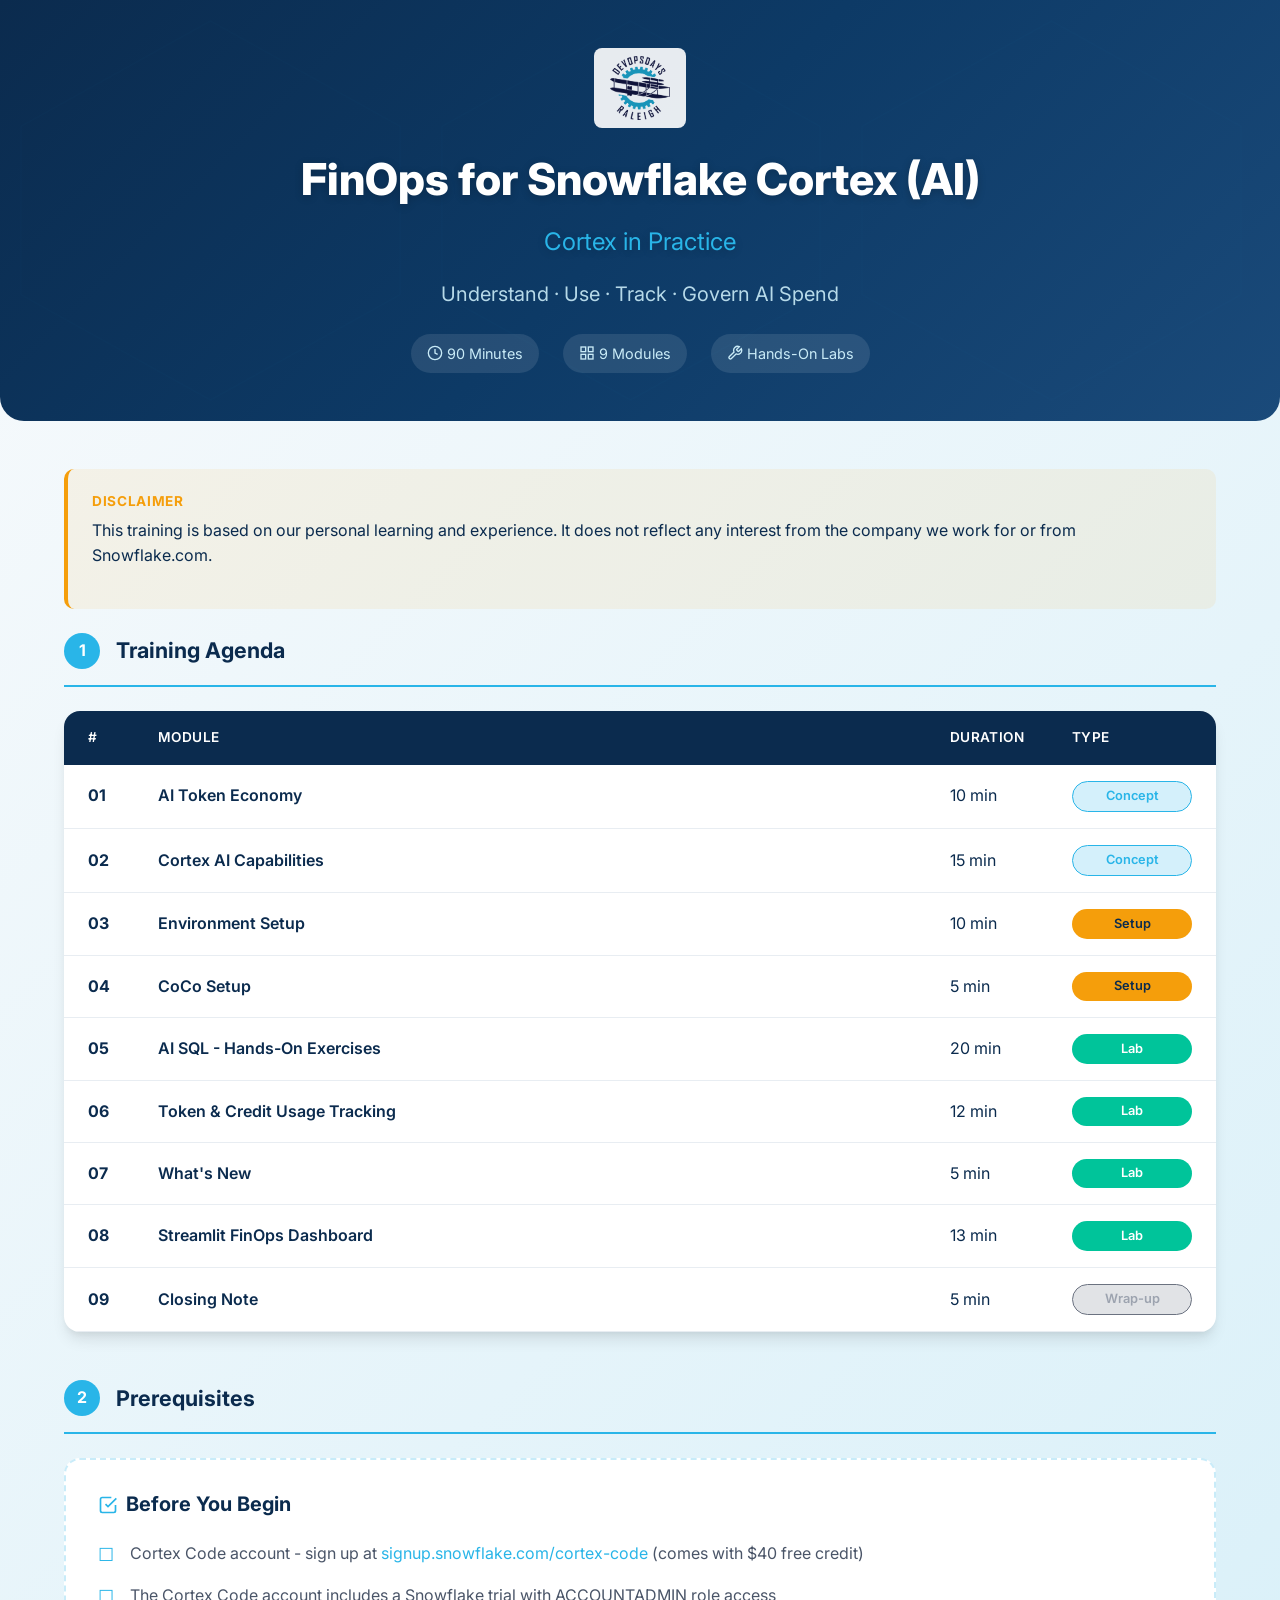
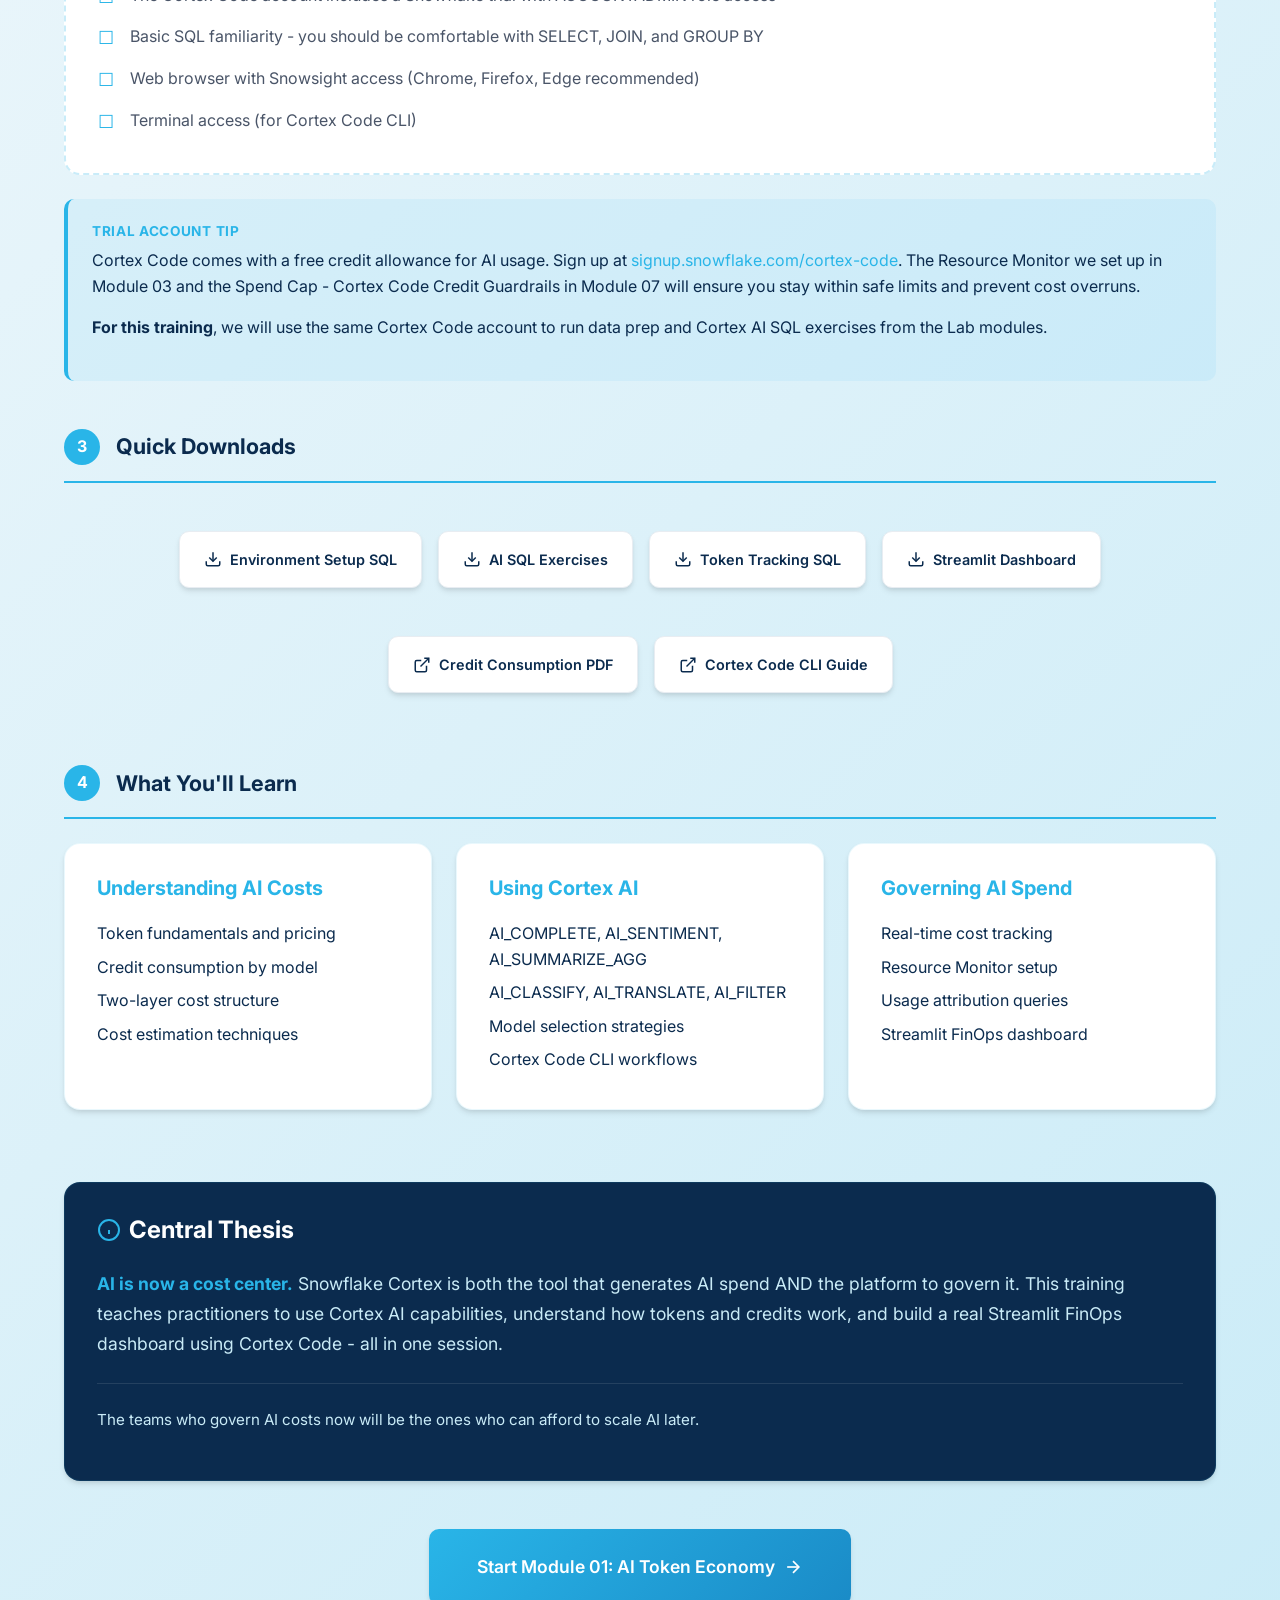
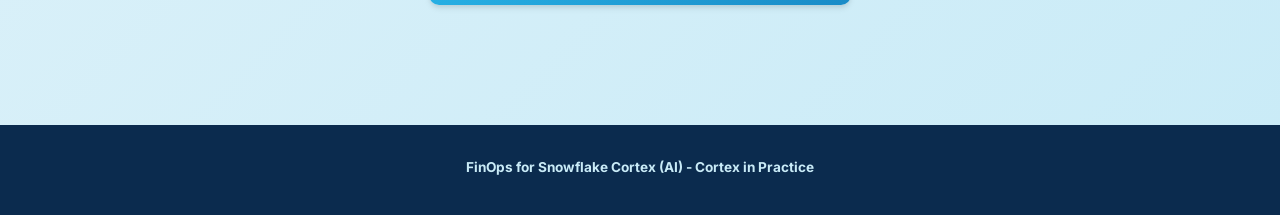
==== index.html @ b1bd2e13 "DevOpsDay Traning Modules" ====
<!DOCTYPE html>
<html lang="en">
<head>
  <meta charset="UTF-8">
  <meta name="viewport" content="width=device-width, initial-scale=1.0">
  <title>FinOps for Snowflake Cortex (AI) - Cortex in Practice</title>
  <link rel="stylesheet" href="css/theme.css">
  <link rel="icon" type="image/png" href="icons/CoCo-Training.png">
</head>
<body>
  <!-- ─── Hero Section ─────────────────────────────────────────────────────── -->
  <header class="hero">
    <div class="hero-content">
      <img src="presentation/devopsdays-logo.png" alt="DevOpsDays Raleigh" style="height: 80px; margin-bottom: var(--space-md); background: rgba(255,255,255,0.9); padding: 8px 16px; border-radius: 8px;">
      <h1>FinOps for Snowflake Cortex (AI)<br><span style="font-size: 0.55em; font-weight: 400;">Cortex in Practice</span></h1>
      <p class="hero-subtitle">Understand · Use · Track · Govern AI Spend</p>
      <div class="hero-meta">
        <div class="hero-meta-item">
          <svg width="16" height="16" viewBox="0 0 24 24" fill="none" stroke="currentColor" stroke-width="2">
            <circle cx="12" cy="12" r="10"/>
            <polyline points="12 6 12 12 16 14"/>
          </svg>
          <span>90 Minutes</span>
        </div>
        <div class="hero-meta-item">
          <svg width="16" height="16" viewBox="0 0 24 24" fill="none" stroke="currentColor" stroke-width="2">
            <rect x="3" y="3" width="7" height="7"/>
            <rect x="14" y="3" width="7" height="7"/>
            <rect x="14" y="14" width="7" height="7"/>
            <rect x="3" y="14" width="7" height="7"/>
          </svg>
          <span>9 Modules</span>
        </div>
        <div class="hero-meta-item">
          <svg width="16" height="16" viewBox="0 0 24 24" fill="none" stroke="currentColor" stroke-width="2">
            <path d="M14.7 6.3a1 1 0 0 0 0 1.4l1.6 1.6a1 1 0 0 0 1.4 0l3.77-3.77a6 6 0 0 1-7.94 7.94l-6.91 6.91a2.12 2.12 0 0 1-3-3l6.91-6.91a6 6 0 0 1 7.94-7.94l-3.76 3.76z"/>
          </svg>
          <span>Hands-On Labs</span>
        </div>
      </div>
    </div>
  </header>

  <main class="container">
    <!-- ─── Disclaimer ────────────────────────────────────────────────────────── -->
    <div class="callout warn" style="margin-top: var(--space-lg);">
      <h5>Disclaimer</h5>
      <p>This training is based on our personal learning and experience. It does not reflect any interest from the company we work for or from Snowflake.com.</p>
    </div>

    <!-- ─── Training Agenda ──────────────────────────────────────────────────── -->
    <section class="section">
      <div class="section-header">
        <div class="section-letter">1</div>
        <h2 class="section-title">Training Agenda</h2>
      </div>

      <table class="agenda-table">
        <thead>
          <tr>
            <th style="width: 50px;">#</th>
            <th>Module</th>
            <th style="width: 100px;">Duration</th>
            <th style="width: 120px;">Type</th>
          </tr>
        </thead>
        <tbody>
          <tr>
            <td><strong>01</strong></td>
            <td><a href="modules/01-ai-token-economy.html">AI Token Economy</a></td>
            <td>10 min</td>
            <td><span class="timing-badge concept">Concept</span></td>
          </tr>
          <tr>
            <td><strong>02</strong></td>
            <td><a href="modules/02-cortex-ai-capabilities.html">Cortex AI Capabilities</a></td>
            <td>15 min</td>
            <td><span class="timing-badge concept">Concept</span></td>
          </tr>
          <tr>
            <td><strong>03</strong></td>
            <td><a href="modules/03-environment-setup.html">Environment Setup</a></td>
            <td>10 min</td>
            <td><span class="timing-badge setup">Setup</span></td>
          </tr>
          <tr>
            <td><strong>04</strong></td>
            <td><a href="modules/04-cortex-code-setup.html">CoCo Setup</a></td>
            <td>5 min</td>
            <td><span class="timing-badge setup">Setup</span></td>
          </tr>
          <tr>
            <td><strong>05</strong></td>
            <td><a href="modules/05-ai-sql-hands-on.html">AI SQL - Hands-On Exercises</a></td>
            <td>20 min</td>
            <td><span class="timing-badge lab">Lab</span></td>
          </tr>
          <tr>
            <td><strong>06</strong></td>
            <td><a href="modules/06-token-usage-tracking.html">Token & Credit Usage Tracking</a></td>
            <td>12 min</td>
            <td><span class="timing-badge lab">Lab</span></td>
          </tr>
          <tr>
            <td><strong>07</strong></td>
            <td><a href="modules/07-ai-credits-transition.html">What's New</a></td>
            <td>5 min</td>
            <td><span class="timing-badge lab">Lab</span></td>
          </tr>
          <tr>
            <td><strong>08</strong></td>
            <td><a href="modules/08-streamlit-dashboard.html">Streamlit FinOps Dashboard</a></td>
            <td>13 min</td>
            <td><span class="timing-badge lab">Lab</span></td>
          </tr>
          <tr>
            <td><strong>09</strong></td>
            <td><a href="modules/09-closing-note.html">Closing Note</a></td>
            <td>5 min</td>
            <td><span class="timing-badge wrapup">Wrap-up</span></td>
          </tr>
        </tbody>
      </table>
    </section>

    <!-- ─── Prerequisites ────────────────────────────────────────────────────── -->
    <section class="section">
      <div class="section-header">
        <div class="section-letter">2</div>
        <h2 class="section-title">Prerequisites</h2>
      </div>

      <div class="prerequisite">
        <h4>
          <svg width="20" height="20" viewBox="0 0 24 24" fill="none" stroke="var(--sf-blue)" stroke-width="2">
            <path d="M9 11l3 3L22 4"/>
            <path d="M21 12v7a2 2 0 0 1-2 2H5a2 2 0 0 1-2-2V5a2 2 0 0 1 2-2h11"/>
          </svg>
          Before You Begin
        </h4>
        <ul>
          <li>Cortex Code account - sign up at <a href="https://signup.snowflake.com/cortex-code" target="_blank" rel="noopener" style="color: var(--sf-blue);">signup.snowflake.com/cortex-code</a> (comes with $40 free credit)</li>
          <li>The Cortex Code account includes a Snowflake trial with ACCOUNTADMIN role access</li>
          <li>Basic SQL familiarity - you should be comfortable with SELECT, JOIN, and GROUP BY</li>
          <li>Web browser with Snowsight access (Chrome, Firefox, Edge recommended)</li>
          <li>Terminal access (for Cortex Code CLI)</li>
        </ul>
      </div>

      <div class="callout tip">
        <h5>Trial Account Tip</h5>
        <p>Cortex Code comes with a free credit allowance for AI usage. Sign up at <a href="https://signup.snowflake.com/cortex-code" target="_blank" rel="noopener" style="color: var(--sf-blue);">signup.snowflake.com/cortex-code</a>. The Resource Monitor we set up in Module 03 and the Spend Cap - Cortex Code Credit Guardrails in Module 07 will ensure you stay within safe limits and prevent cost overruns.</p>
        <p style="margin-top: var(--space-sm);"><strong>For this training</strong>, we will use the same Cortex Code account to run data prep and Cortex AI SQL exercises from the Lab modules.</p>
      </div>
    </section>

    <!-- ─── Quick Downloads ──────────────────────────────────────────────────── -->
    <section class="section">
      <div class="section-header">
        <div class="section-letter">3</div>
        <h2 class="section-title">Quick Downloads</h2>
      </div>

      <div class="downloads-bar">
        <a href="sql/04-environment-setup.sql" class="download-btn" target="_blank" rel="noopener">
          <svg width="18" height="18" viewBox="0 0 24 24" fill="none" stroke="currentColor" stroke-width="2">
            <path d="M21 15v4a2 2 0 0 1-2 2H5a2 2 0 0 1-2-2v-4"/>
            <polyline points="7 10 12 15 17 10"/>
            <line x1="12" y1="15" x2="12" y2="3"/>
          </svg>
          Environment Setup SQL
        </a>
        <a href="sql/05-ai-queries.sql" class="download-btn" target="_blank" rel="noopener">
          <svg width="18" height="18" viewBox="0 0 24 24" fill="none" stroke="currentColor" stroke-width="2">
            <path d="M21 15v4a2 2 0 0 1-2 2H5a2 2 0 0 1-2-2v-4"/>
            <polyline points="7 10 12 15 17 10"/>
            <line x1="12" y1="15" x2="12" y2="3"/>
          </svg>
          AI SQL Exercises
        </a>
        <a href="sql/06-token-tracking.sql" class="download-btn" target="_blank" rel="noopener">
          <svg width="18" height="18" viewBox="0 0 24 24" fill="none" stroke="currentColor" stroke-width="2">
            <path d="M21 15v4a2 2 0 0 1-2 2H5a2 2 0 0 1-2-2v-4"/>
            <polyline points="7 10 12 15 17 10"/>
            <line x1="12" y1="15" x2="12" y2="3"/>
          </svg>
          Token Tracking SQL
        </a>
        <a href="sql/07-streamlit-app.py" class="download-btn" target="_blank" rel="noopener">
          <svg width="18" height="18" viewBox="0 0 24 24" fill="none" stroke="currentColor" stroke-width="2">
            <path d="M21 15v4a2 2 0 0 1-2 2H5a2 2 0 0 1-2-2v-4"/>
            <polyline points="7 10 12 15 17 10"/>
            <line x1="12" y1="15" x2="12" y2="3"/>
          </svg>
          Streamlit Dashboard
        </a>
      </div>

      <div class="downloads-bar">
        <a href="https://www.snowflake.com/legal-files/CreditConsumptionTable.pdf" class="download-btn" target="_blank" rel="noopener">
          <svg width="18" height="18" viewBox="0 0 24 24" fill="none" stroke="currentColor" stroke-width="2">
            <path d="M18 13v6a2 2 0 0 1-2 2H5a2 2 0 0 1-2-2V8a2 2 0 0 1 2-2h6"/>
            <polyline points="15 3 21 3 21 9"/>
            <line x1="10" y1="14" x2="21" y2="3"/>
          </svg>
          Credit Consumption PDF
        </a>
        <a href="https://www.snowflake.com/en/developers/guides/getting-started-with-cortex-code-cli/" class="download-btn" target="_blank" rel="noopener">
          <svg width="18" height="18" viewBox="0 0 24 24" fill="none" stroke="currentColor" stroke-width="2">
            <path d="M18 13v6a2 2 0 0 1-2 2H5a2 2 0 0 1-2-2V8a2 2 0 0 1 2-2h6"/>
            <polyline points="15 3 21 3 21 9"/>
            <line x1="10" y1="14" x2="21" y2="3"/>
          </svg>
          Cortex Code CLI Guide
        </a>
      </div>
    </section>

    <!-- ─── Key Concepts ─────────────────────────────────────────────────────── -->
    <section class="section">
      <div class="section-header">
        <div class="section-letter">4</div>
        <h2 class="section-title">What You'll Learn</h2>
      </div>

      <div class="cols three">
        <div class="panel">
          <h4 style="color: var(--sf-blue); margin-bottom: var(--space-md);">Understanding AI Costs</h4>
          <ul style="list-style: none; padding: 0;">
            <li style="padding: var(--space-xs) 0;">Token fundamentals and pricing</li>
            <li style="padding: var(--space-xs) 0;">Credit consumption by model</li>
            <li style="padding: var(--space-xs) 0;">Two-layer cost structure</li>
            <li style="padding: var(--space-xs) 0;">Cost estimation techniques</li>
          </ul>
        </div>
        <div class="panel">
          <h4 style="color: var(--sf-blue); margin-bottom: var(--space-md);">Using Cortex AI</h4>
          <ul style="list-style: none; padding: 0;">
            <li style="padding: var(--space-xs) 0;">AI_COMPLETE, AI_SENTIMENT, AI_SUMMARIZE_AGG</li>
            <li style="padding: var(--space-xs) 0;">AI_CLASSIFY, AI_TRANSLATE, AI_FILTER</li>
            <li style="padding: var(--space-xs) 0;">Model selection strategies</li>
            <li style="padding: var(--space-xs) 0;">Cortex Code CLI workflows</li>
          </ul>
        </div>
        <div class="panel">
          <h4 style="color: var(--sf-blue); margin-bottom: var(--space-md);">Governing AI Spend</h4>
          <ul style="list-style: none; padding: 0;">
            <li style="padding: var(--space-xs) 0;">Real-time cost tracking</li>
            <li style="padding: var(--space-xs) 0;">Resource Monitor setup</li>
            <li style="padding: var(--space-xs) 0;">Usage attribution queries</li>
            <li style="padding: var(--space-xs) 0;">Streamlit FinOps dashboard</li>
          </ul>
        </div>
      </div>
    </section>

    <!-- ─── Central Thesis ───────────────────────────────────────────────────── -->
    <section class="section">
      <div class="panel panel-dark">
        <h3 style="margin-bottom: var(--space-lg); display: flex; align-items: center; gap: var(--space-sm);">
          <svg width="24" height="24" viewBox="0 0 24 24" fill="none" stroke="var(--sf-blue)" stroke-width="2">
            <circle cx="12" cy="12" r="10"/>
            <line x1="12" y1="16" x2="12" y2="12"/>
            <line x1="12" y1="8" x2="12.01" y2="8"/>
          </svg>
          Central Thesis
        </h3>
        <p style="font-size: 1.1rem; line-height: 1.7;">
          <strong style="color: var(--sf-blue);">AI is now a cost center.</strong> Snowflake Cortex is both the tool that generates AI spend AND the platform to govern it. This training teaches practitioners to use Cortex AI capabilities, understand how tokens and credits work, and build a real Streamlit FinOps dashboard using Cortex Code - all in one session.
        </p>
        <div style="margin-top: var(--space-lg); padding-top: var(--space-lg); border-top: 1px solid rgba(255,255,255,0.1);">
          <p style="color: var(--sf-ice); font-size: 0.95rem;">
            The teams who govern AI costs now will be the ones who can afford to scale AI later.
          </p>
        </div>
      </div>
    </section>

    <!-- ─── Get Started ──────────────────────────────────────────────────────── -->
    <section class="section text-center">
      <a href="modules/01-ai-token-economy.html" class="nav-btn next" style="display: inline-flex; font-size: 1.1rem; padding: var(--space-lg) var(--space-2xl);">
        Start Module 01: AI Token Economy
        <svg width="20" height="20" viewBox="0 0 24 24" fill="none" stroke="currentColor" stroke-width="2">
          <line x1="5" y1="12" x2="19" y2="12"/>
          <polyline points="12 5 19 12 12 19"/>
        </svg>
      </a>
    </section>
  </main>

  <!-- ─── Footer ───────────────────────────────────────────────────────────── -->
  <footer class="site-footer">
    <p><strong>FinOps for Snowflake Cortex (AI) - Cortex in Practice</strong></p>
  </footer>

  <script src="js/main.js"></script>
</body>
</html>
---- css/theme.css ----
/* ═══════════════════════════════════════════════════════════════════════════
   AI for FinOps Training — Snowflake Design System
   FinOps for Snowflake Cortex (AI) · Snowflake Cortex FinOps Training
   ═══════════════════════════════════════════════════════════════════════════ */

/* ─── Google Fonts ─────────────────────────────────────────────────────────── */
@import url('https://fonts.googleapis.com/css2?family=Inter:wght@300;400;500;600;700;800&family=JetBrains+Mono:wght@400;500;600&display=swap');

/* ─── CSS Custom Properties (Snowflake Brand Palette) ──────────────────────── */
:root {
  /* Primary Colors */
  --sf-navy: #0B2B4E;
  --sf-blue: #29B5E8;
  --sf-ice: #C9EBF7;
  --sf-white: #FFFFFF;
  --sf-silver: #E8EDF2;
  
  /* Semantic Colors */
  --sf-good: #00C49A;
  --sf-warn: #F59E0B;
  --sf-danger: #EF4444;
  
  /* Transparency */
  --sf-panel: rgba(255, 255, 255, 0.06);
  --sf-border: rgba(41, 181, 232, 0.25);
  --sf-overlay: rgba(11, 43, 78, 0.95);
  
  /* Typography */
  --font-body: 'Inter', -apple-system, BlinkMacSystemFont, 'Segoe UI', sans-serif;
  --font-mono: 'JetBrains Mono', 'Fira Code', 'Consolas', monospace;
  
  /* Spacing */
  --space-xs: 0.25rem;
  --space-sm: 0.5rem;
  --space-md: 1rem;
  --space-lg: 1.5rem;
  --space-xl: 2rem;
  --space-2xl: 3rem;
  
  /* Borders */
  --radius-sm: 6px;
  --radius-md: 10px;
  --radius-lg: 16px;
  --radius-xl: 24px;
  
  /* Shadows */
  --shadow-sm: 0 1px 2px rgba(0, 0, 0, 0.05);
  --shadow-md: 0 4px 6px -1px rgba(0, 0, 0, 0.1), 0 2px 4px -1px rgba(0, 0, 0, 0.06);
  --shadow-lg: 0 10px 15px -3px rgba(0, 0, 0, 0.1), 0 4px 6px -2px rgba(0, 0, 0, 0.05);
  --shadow-glow: 0 0 20px rgba(41, 181, 232, 0.3);
}

/* ─── Reset & Base ─────────────────────────────────────────────────────────── */
*, *::before, *::after {
  box-sizing: border-box;
  margin: 0;
  padding: 0;
}

html {
  font-size: 16px;
  scroll-behavior: smooth;
}

body {
  font-family: var(--font-body);
  font-size: 1rem;
  line-height: 1.6;
  color: var(--sf-navy);
  background: linear-gradient(135deg, #f8fafc 0%, var(--sf-ice) 100%);
  min-height: 100vh;
}

/* ─── Typography ───────────────────────────────────────────────────────────── */
h1, h2, h3, h4, h5, h6 {
  font-weight: 700;
  line-height: 1.25;
  color: var(--sf-navy);
}

h1 { font-size: 2.5rem; }
h2 { font-size: 1.875rem; }
h3 { font-size: 1.5rem; }
h4 { font-size: 1.25rem; }
h5 { font-size: 1.125rem; }
h6 { font-size: 1rem; }

p {
  margin-bottom: var(--space-md);
}

a {
  color: var(--sf-blue);
  text-decoration: none;
  transition: color 0.2s ease;
}

a:hover {
  color: var(--sf-navy);
  text-decoration: underline;
}

code {
  font-family: var(--font-mono);
  font-size: 0.9em;
  background: rgba(41, 181, 232, 0.1);
  padding: 0.125em 0.375em;
  border-radius: var(--radius-sm);
  color: var(--sf-navy);
}

/* ─── Layout Container ─────────────────────────────────────────────────────── */
.container {
  max-width: 1200px;
  margin: 0 auto;
  padding: var(--space-lg);
}

.container-narrow {
  max-width: 900px;
  margin: 0 auto;
  padding: var(--space-lg);
}

/* ─── Top Navigation ───────────────────────────────────────────────────────── */
.top-nav {
  background: var(--sf-navy);
  position: sticky;
  top: 0;
  z-index: 1000;
  padding: var(--space-sm) var(--space-lg);
  box-shadow: var(--shadow-lg);
}

.top-nav-inner {
  max-width: 1200px;
  margin: 0 auto;
  display: flex;
  align-items: center;
  justify-content: space-between;
  gap: var(--space-md);
  flex-wrap: wrap;
}

.nav-brand {
  display: flex;
  align-items: center;
  gap: var(--space-sm);
  color: var(--sf-white);
  font-weight: 600;
  font-size: 0.95rem;
}

.nav-brand svg {
  width: 24px;
  height: 24px;
  fill: var(--sf-blue);
}

.nav-modules {
  display: flex;
  gap: var(--space-xs);
  flex-wrap: wrap;
}

.nav-link {
  display: flex;
  align-items: center;
  gap: 4px;
  padding: 0.4em 0.75em;
  border-radius: var(--radius-sm);
  color: var(--sf-ice);
  font-size: 0.8rem;
  font-weight: 500;
  text-decoration: none;
  transition: all 0.2s ease;
  white-space: nowrap;
}

.nav-link:hover {
  background: rgba(41, 181, 232, 0.2);
  color: var(--sf-white);
  text-decoration: none;
}

.nav-link.active {
  background: var(--sf-blue);
  color: var(--sf-navy);
}

.nav-link .num {
  font-size: 0.7rem;
  opacity: 0.7;
}

/* ─── Progress Bar ─────────────────────────────────────────────────────────── */
.progress-bar {
  background: var(--sf-silver);
  height: 4px;
  width: 100%;
  position: relative;
}

.progress-bar-fill {
  background: linear-gradient(90deg, var(--sf-blue), var(--sf-good));
  height: 100%;
  transition: width 0.4s ease;
}

.progress-text {
  position: absolute;
  right: var(--space-md);
  top: 50%;
  transform: translateY(-50%);
  font-size: 0.7rem;
  color: var(--sf-navy);
  font-weight: 600;
  background: var(--sf-white);
  padding: 2px 8px;
  border-radius: 10px;
}

/* ─── Module Header ────────────────────────────────────────────────────────── */
.module-header {
  background: linear-gradient(135deg, var(--sf-navy) 0%, #1a4a7a 100%);
  color: var(--sf-white);
  padding: var(--space-2xl);
  border-radius: var(--radius-lg);
  margin-bottom: var(--space-xl);
  position: relative;
  overflow: hidden;
}

.module-header::before {
  content: '';
  position: absolute;
  top: -50%;
  right: -20%;
  width: 60%;
  height: 200%;
  background: url("data:image/svg+xml,%3Csvg xmlns='http://www.w3.org/2000/svg' viewBox='0 0 100 100'%3E%3Cpath d='M50 5 L95 30 L95 70 L50 95 L5 70 L5 30 Z' fill='none' stroke='%2329B5E8' stroke-width='0.5' opacity='0.1'/%3E%3C/svg%3E") repeat;
  opacity: 0.3;
  pointer-events: none;
}

.module-number {
  display: inline-flex;
  align-items: center;
  gap: var(--space-sm);
  background: rgba(41, 181, 232, 0.2);
  padding: var(--space-xs) var(--space-md);
  border-radius: 20px;
  font-size: 0.85rem;
  font-weight: 600;
  margin-bottom: var(--space-md);
  border: 1px solid var(--sf-border);
}

.module-title {
  font-size: 2.25rem;
  font-weight: 800;
  margin-bottom: var(--space-sm);
  text-shadow: 0 2px 4px rgba(0, 0, 0, 0.2);
  color: var(--sf-white);
}

.module-subtitle {
  font-size: 1.1rem;
  color: var(--sf-ice);
  opacity: 0.9;
  margin-bottom: var(--space-lg);
}

.learning-objectives {
  background: rgba(255, 255, 255, 0.1);
  border-radius: var(--radius-md);
  padding: var(--space-lg);
  border-left: 4px solid var(--sf-blue);
}

.learning-objectives h4 {
  color: var(--sf-blue);
  font-size: 0.9rem;
  text-transform: uppercase;
  letter-spacing: 0.05em;
  margin-bottom: var(--space-sm);
}

.learning-objectives ul {
  list-style: none;
  padding: 0;
}

.learning-objectives li {
  position: relative;
  padding-left: 1.5em;
  margin-bottom: var(--space-xs);
  color: var(--sf-ice);
  font-size: 0.95rem;
}

.learning-objectives li::before {
  content: '✓';
  position: absolute;
  left: 0;
  color: var(--sf-good);
  font-weight: bold;
}

/* ─── Timing Badge ─────────────────────────────────────────────────────────── */
.timing-badge {
  display: inline-flex;
  align-items: center;
  justify-content: center;
  gap: 4px;
  background: var(--sf-blue);
  color: var(--sf-navy);
  padding: 0.35em 0.85em;
  border-radius: 20px;
  font-size: 0.8rem;
  font-weight: 600;
  min-width: 120px;
  text-align: center;
}

.timing-badge.concept {
  background: rgba(41, 181, 232, 0.2);
  color: var(--sf-blue);
  border: 1px solid var(--sf-blue);
}

.timing-badge.lab {
  background: var(--sf-good);
  color: var(--sf-white);
}

.timing-badge.setup {
  background: var(--sf-warn);
  color: var(--sf-navy);
}

.timing-badge.wrapup {
  background: rgba(107, 114, 128, 0.2);
  color: #9ca3af;
  border: 1px solid #6b7280;
}

/* ─── Step Component ───────────────────────────────────────────────────────── */
.step {
  display: flex;
  gap: var(--space-lg);
  margin-bottom: var(--space-xl);
  position: relative;
}

.step-number {
  flex-shrink: 0;
  width: 48px;
  height: 48px;
  display: flex;
  align-items: center;
  justify-content: center;
  background: linear-gradient(135deg, var(--sf-blue), #1a8bc7);
  color: var(--sf-white);
  font-size: 1.25rem;
  font-weight: 700;
  border-radius: 50%;
  box-shadow: var(--shadow-md), var(--shadow-glow);
}

.step-content {
  flex: 1;
  padding-top: var(--space-xs);
}

.step-content h4 {
  margin-bottom: var(--space-sm);
  color: var(--sf-navy);
}

.step-content p {
  color: #4a5568;
}

/* ─── Code Block ───────────────────────────────────────────────────────────── */
.code-block {
  background: var(--sf-navy);
  border-radius: var(--radius-md);
  margin: var(--space-md) 0;
  position: relative;
  overflow: hidden;
  box-shadow: var(--shadow-lg);
}

.code-header {
  display: flex;
  justify-content: space-between;
  align-items: center;
  padding: var(--space-sm) var(--space-md);
  background: rgba(0, 0, 0, 0.2);
  border-bottom: 1px solid rgba(255, 255, 255, 0.1);
}

.code-lang {
  font-family: var(--font-mono);
  font-size: 0.75rem;
  color: var(--sf-blue);
  font-weight: 600;
  text-transform: uppercase;
  letter-spacing: 0.05em;
}

.copy-btn {
  display: flex;
  align-items: center;
  gap: 4px;
  background: rgba(41, 181, 232, 0.2);
  border: 1px solid var(--sf-border);
  color: var(--sf-ice);
  padding: 0.35em 0.75em;
  border-radius: var(--radius-sm);
  font-size: 0.75rem;
  font-family: var(--font-body);
  cursor: pointer;
  transition: all 0.2s ease;
}

.copy-btn:hover {
  background: var(--sf-blue);
  color: var(--sf-navy);
}

.copy-btn.copied {
  background: var(--sf-good);
  border-color: var(--sf-good);
  color: var(--sf-white);
}

.code-content {
  padding: var(--space-md) var(--space-lg);
  overflow-x: auto;
}

.code-content pre {
  margin: 0;
  font-family: var(--font-mono);
  font-size: 0.875rem;
  line-height: 1.6;
  color: var(--sf-ice);
  white-space: pre;
}

.code-content .comment {
  color: #6b7280;
  font-style: italic;
}

.code-content .keyword {
  color: #c084fc;
}

.code-content .function {
  color: #22d3ee;
}

.code-content .string {
  color: #86efac;
}

.code-content .number {
  color: #fbbf24;
}

/* ─── Callout Boxes ────────────────────────────────────────────────────────── */
.callout {
  border-radius: var(--radius-md);
  padding: var(--space-lg);
  margin: var(--space-lg) 0;
  border-left: 4px solid;
  position: relative;
}

.callout-icon {
  position: absolute;
  top: var(--space-md);
  left: calc(-2px - 12px);
  width: 24px;
  height: 24px;
  border-radius: 50%;
  display: flex;
  align-items: center;
  justify-content: center;
  font-size: 0.8rem;
}

.callout h5 {
  font-size: 0.85rem;
  text-transform: uppercase;
  letter-spacing: 0.05em;
  margin-bottom: var(--space-sm);
}

.callout.tip {
  background: rgba(41, 181, 232, 0.08);
  border-color: var(--sf-blue);
}

.callout.tip h5 {
  color: var(--sf-blue);
}

.callout.warn {
  background: rgba(245, 158, 11, 0.08);
  border-color: var(--sf-warn);
}

.callout.warn h5 {
  color: var(--sf-warn);
}

.callout.cost {
  background: rgba(239, 68, 68, 0.08);
  border-color: var(--sf-danger);
}

.callout.cost h5 {
  color: var(--sf-danger);
}

.callout.success {
  background: rgba(0, 196, 154, 0.08);
  border-color: var(--sf-good);
}

.callout.success h5 {
  color: var(--sf-good);
}

/* ─── Panel / Card ─────────────────────────────────────────────────────────── */
.panel {
  background: var(--sf-white);
  border-radius: var(--radius-lg);
  padding: var(--space-xl);
  box-shadow: var(--shadow-md);
  border: 1px solid rgba(41, 181, 232, 0.1);
  margin-bottom: var(--space-lg);
}

.panel-dark {
  background: var(--sf-navy);
  color: var(--sf-ice);
}

.panel-dark h3, .panel-dark h4 {
  color: var(--sf-white);
}

/* ─── Column Layouts ───────────────────────────────────────────────────────── */
.cols {
  display: grid;
  gap: var(--space-lg);
}

.cols.two {
  grid-template-columns: repeat(2, 1fr);
}

.cols.three {
  grid-template-columns: repeat(3, 1fr);
}

.cols.four {
  grid-template-columns: repeat(4, 1fr);
}

@media (max-width: 900px) {
  .cols.two, .cols.three, .cols.four {
    grid-template-columns: 1fr;
  }
}

/* ─── Token Meter ──────────────────────────────────────────────────────────── */
.token-meter {
  background: var(--sf-white);
  border-radius: var(--radius-md);
  padding: var(--space-lg);
  box-shadow: var(--shadow-md);
}

.token-meter-label {
  font-size: 0.85rem;
  color: #6b7280;
  margin-bottom: var(--space-xs);
}

.token-meter-bar {
  height: 24px;
  background: var(--sf-silver);
  border-radius: 12px;
  overflow: hidden;
  position: relative;
}

.token-meter-fill {
  height: 100%;
  border-radius: 12px;
  transition: width 0.4s ease, background 0.3s ease;
}

.token-meter-fill.low {
  background: linear-gradient(90deg, var(--sf-good), #34d399);
}

.token-meter-fill.medium {
  background: linear-gradient(90deg, var(--sf-warn), #fbbf24);
}

.token-meter-fill.high {
  background: linear-gradient(90deg, var(--sf-danger), #f87171);
}

.token-meter-value {
  position: absolute;
  right: var(--space-sm);
  top: 50%;
  transform: translateY(-50%);
  font-size: 0.75rem;
  font-weight: 600;
  color: var(--sf-navy);
}

/* ─── Cost Table ───────────────────────────────────────────────────────────── */
.cost-table {
  width: 100%;
  border-collapse: collapse;
  font-size: 0.9rem;
  margin: var(--space-lg) 0;
}

.cost-table thead {
  background: var(--sf-navy);
  color: var(--sf-white);
}

.cost-table th {
  padding: var(--space-md);
  text-align: left;
  font-weight: 600;
  font-size: 0.8rem;
  text-transform: uppercase;
  letter-spacing: 0.05em;
}

.cost-table td {
  padding: var(--space-md);
  border-bottom: 1px solid var(--sf-silver);
}

.cost-table tbody tr:nth-child(even) {
  background: rgba(41, 181, 232, 0.03);
}

.cost-table tbody tr:hover {
  background: rgba(41, 181, 232, 0.08);
}

/* ─── Model Card ───────────────────────────────────────────────────────────── */
.model-card {
  background: var(--sf-white);
  border-radius: var(--radius-md);
  padding: var(--space-lg);
  border: 1px solid var(--sf-silver);
  transition: all 0.2s ease;
}

.model-card:hover {
  border-color: var(--sf-blue);
  box-shadow: var(--shadow-md);
  transform: translateY(-2px);
}

.model-card-header {
  display: flex;
  justify-content: space-between;
  align-items: flex-start;
  margin-bottom: var(--space-md);
}

.model-name {
  font-weight: 700;
  font-size: 1rem;
  color: var(--sf-navy);
  font-family: var(--font-mono);
}

.model-provider {
  font-size: 0.75rem;
  color: #6b7280;
  margin-top: 2px;
}

.model-stats {
  display: flex;
  gap: var(--space-md);
  margin-top: var(--space-md);
  padding-top: var(--space-md);
  border-top: 1px solid var(--sf-silver);
  font-size: 0.8rem;
}

.model-stat {
  display: flex;
  flex-direction: column;
  gap: 2px;
}

.model-stat-label {
  color: #6b7280;
  font-size: 0.7rem;
  text-transform: uppercase;
}

.model-stat-value {
  font-weight: 600;
  color: var(--sf-navy);
}

/* ─── Badges ───────────────────────────────────────────────────────────────── */
.badge {
  display: inline-flex;
  align-items: center;
  padding: 0.25em 0.65em;
  border-radius: 20px;
  font-size: 0.7rem;
  font-weight: 600;
  text-transform: uppercase;
  letter-spacing: 0.03em;
}

.badge.high {
  background: rgba(239, 68, 68, 0.15);
  color: var(--sf-danger);
}

.badge.medium {
  background: rgba(245, 158, 11, 0.15);
  color: var(--sf-warn);
}

.badge.low {
  background: rgba(0, 196, 154, 0.15);
  color: var(--sf-good);
}

.badge.premium {
  background: linear-gradient(135deg, #8b5cf6, #d946ef);
  color: var(--sf-white);
}

.badge.standard {
  background: var(--sf-blue);
  color: var(--sf-white);
}

.badge.budget {
  background: var(--sf-good);
  color: var(--sf-white);
}

/* ─── Checkpoint ───────────────────────────────────────────────────────────── */
.checkpoint {
  background: linear-gradient(135deg, var(--sf-navy), #1a4a7a);
  border-radius: var(--radius-lg);
  padding: var(--space-xl);
  margin: var(--space-2xl) 0;
  color: var(--sf-white);
}

.checkpoint h3 {
  color: var(--sf-blue);
  margin-bottom: var(--space-lg);
  display: flex;
  align-items: center;
  gap: var(--space-sm);
}

.checkpoint-question {
  background: rgba(255, 255, 255, 0.05);
  border-radius: var(--radius-md);
  padding: var(--space-lg);
  margin-bottom: var(--space-md);
  border: 1px solid rgba(255, 255, 255, 0.1);
}

.checkpoint-question p {
  margin-bottom: var(--space-sm);
  font-weight: 500;
}

.checkpoint-answer {
  display: none;
  background: rgba(0, 196, 154, 0.1);
  border-radius: var(--radius-sm);
  padding: var(--space-md);
  margin-top: var(--space-sm);
  border-left: 3px solid var(--sf-good);
  color: var(--sf-ice);
}

.checkpoint-answer.show {
  display: block;
}

.reveal-btn {
  background: rgba(41, 181, 232, 0.2);
  border: 1px solid var(--sf-border);
  color: var(--sf-blue);
  padding: 0.5em 1em;
  border-radius: var(--radius-sm);
  font-size: 0.85rem;
  cursor: pointer;
  transition: all 0.2s ease;
}

.reveal-btn:hover {
  background: var(--sf-blue);
  color: var(--sf-navy);
}

/* ─── Prerequisite Box ─────────────────────────────────────────────────────── */
.prerequisite {
  background: var(--sf-white);
  border-radius: var(--radius-lg);
  padding: var(--space-xl);
  border: 2px dashed var(--sf-border);
  margin: var(--space-lg) 0;
}

.prerequisite h4 {
  color: var(--sf-navy);
  margin-bottom: var(--space-md);
  display: flex;
  align-items: center;
  gap: var(--space-sm);
}

.prerequisite ul {
  list-style: none;
}

.prerequisite li {
  padding: var(--space-sm) 0;
  padding-left: 2em;
  position: relative;
  color: #4a5568;
}

.prerequisite li::before {
  content: '☐';
  position: absolute;
  left: 0;
  color: var(--sf-blue);
  font-size: 1.1em;
}

/* ─── Navigation Footer ────────────────────────────────────────────────────── */
.nav-footer {
  display: flex;
  justify-content: space-between;
  align-items: center;
  margin-top: var(--space-2xl);
  padding-top: var(--space-xl);
  border-top: 2px solid var(--sf-silver);
}

.nav-btn {
  display: inline-flex;
  align-items: center;
  gap: var(--space-sm);
  padding: var(--space-md) var(--space-xl);
  border-radius: var(--radius-md);
  font-weight: 600;
  font-size: 0.95rem;
  text-decoration: none;
  transition: all 0.2s ease;
}

.nav-btn.prev {
  background: var(--sf-silver);
  color: var(--sf-navy);
}

.nav-btn.prev:hover {
  background: var(--sf-ice);
  text-decoration: none;
}

.nav-btn.next {
  background: linear-gradient(135deg, var(--sf-blue), #1a8bc7);
  color: var(--sf-white);
  box-shadow: var(--shadow-md);
}

.nav-btn.next:hover {
  transform: translateX(4px);
  box-shadow: var(--shadow-lg);
  text-decoration: none;
}

.nav-btn.disabled {
  opacity: 0.5;
  pointer-events: none;
}

/* ─── Hero Section (Index Page) ────────────────────────────────────────────── */
.hero {
  background: linear-gradient(135deg, var(--sf-navy) 0%, #0d3a66 50%, #1a4a7a 100%);
  color: var(--sf-white);
  padding: var(--space-2xl) var(--space-xl);
  text-align: center;
  position: relative;
  overflow: hidden;
  border-radius: 0 0 var(--radius-xl) var(--radius-xl);
}

.hero::before {
  content: '';
  position: absolute;
  top: 0;
  left: 0;
  right: 0;
  bottom: 0;
  background: url("data:image/svg+xml,%3Csvg xmlns='http://www.w3.org/2000/svg' viewBox='0 0 100 100'%3E%3Cpath d='M50 5 L95 30 L95 70 L50 95 L5 70 L5 30 Z' fill='none' stroke='%2329B5E8' stroke-width='0.3' opacity='0.03'/%3E%3C/svg%3E") repeat;
  opacity: 0.5;
}

.hero-content {
  position: relative;
  z-index: 1;
  max-width: 800px;
  margin: 0 auto;
}

.hero h1 {
  font-size: 2.75rem;
  font-weight: 800;
  color: var(--sf-white);
  margin-bottom: var(--space-md);
  text-shadow: 0 2px 8px rgba(0, 0, 0, 0.2);
}

.hero h1 span {
  color: var(--sf-blue);
}

.hero-subtitle {
  font-size: 1.25rem;
  color: var(--sf-ice);
  margin-bottom: var(--space-lg);
  opacity: 0.9;
}

.hero-meta {
  display: flex;
  justify-content: center;
  gap: var(--space-lg);
  flex-wrap: wrap;
}

.hero-meta-item {
  display: flex;
  align-items: center;
  gap: var(--space-xs);
  background: rgba(255, 255, 255, 0.1);
  padding: var(--space-sm) var(--space-md);
  border-radius: 20px;
  font-size: 0.9rem;
  color: var(--sf-ice);
}

/* ─── Agenda Table ─────────────────────────────────────────────────────────── */
.agenda-table {
  width: 100%;
  border-collapse: collapse;
  background: var(--sf-white);
  border-radius: var(--radius-lg);
  overflow: hidden;
  box-shadow: var(--shadow-lg);
}

.agenda-table thead {
  background: var(--sf-navy);
  color: var(--sf-white);
}

.agenda-table th {
  padding: var(--space-md) var(--space-lg);
  text-align: left;
  font-weight: 600;
  font-size: 0.85rem;
  text-transform: uppercase;
  letter-spacing: 0.03em;
}

.agenda-table td {
  padding: var(--space-md) var(--space-lg);
  border-bottom: 1px solid var(--sf-silver);
  vertical-align: middle;
}

.agenda-table tbody tr {
  transition: background 0.2s ease;
}

.agenda-table tbody tr:hover {
  background: rgba(41, 181, 232, 0.05);
}

.agenda-table a {
  color: var(--sf-navy);
  font-weight: 600;
  text-decoration: none;
}

.agenda-table a:hover {
  color: var(--sf-blue);
}

/* ─── Quick Downloads ──────────────────────────────────────────────────────── */
.downloads-bar {
  display: flex;
  gap: var(--space-md);
  flex-wrap: wrap;
  justify-content: center;
  padding: var(--space-lg);
}

.download-btn {
  display: inline-flex;
  align-items: center;
  gap: var(--space-sm);
  background: var(--sf-white);
  color: var(--sf-navy);
  padding: var(--space-md) var(--space-lg);
  border-radius: var(--radius-md);
  font-weight: 600;
  font-size: 0.9rem;
  text-decoration: none;
  box-shadow: var(--shadow-md);
  transition: all 0.2s ease;
  border: 1px solid var(--sf-silver);
}

.download-btn:hover {
  background: var(--sf-blue);
  color: var(--sf-white);
  border-color: var(--sf-blue);
  text-decoration: none;
  transform: translateY(-2px);
}

/* ─── Visual Token Anatomy ─────────────────────────────────────────────────── */
.token-visual {
  display: flex;
  flex-wrap: wrap;
  gap: var(--space-xs);
  padding: var(--space-lg);
  background: var(--sf-navy);
  border-radius: var(--radius-md);
  margin: var(--space-md) 0;
}

.token-block {
  background: linear-gradient(135deg, var(--sf-blue), #1a8bc7);
  color: var(--sf-white);
  padding: var(--space-sm) var(--space-md);
  border-radius: var(--radius-sm);
  font-family: var(--font-mono);
  font-size: 0.85rem;
  font-weight: 500;
  box-shadow: var(--shadow-sm);
}

/* ─── Cost Diagram ─────────────────────────────────────────────────────────── */
.cost-diagram {
  background: var(--sf-white);
  border: 2px solid var(--sf-silver);
  border-radius: var(--radius-lg);
  padding: var(--space-lg);
  font-family: var(--font-mono);
  font-size: 0.85rem;
  line-height: 1.8;
  margin: var(--space-lg) 0;
}

.cost-diagram .header {
  color: var(--sf-blue);
  font-weight: 600;
  border-bottom: 1px solid var(--sf-silver);
  padding-bottom: var(--space-sm);
  margin-bottom: var(--space-sm);
}

.cost-diagram .divider {
  border-top: 1px dashed var(--sf-silver);
  margin: var(--space-sm) 0;
}

.cost-diagram .input {
  color: var(--sf-good);
}

.cost-diagram .output {
  color: var(--sf-warn);
}

.cost-diagram .total {
  background: var(--sf-ice);
  padding: var(--space-sm);
  border-radius: var(--radius-sm);
  margin-top: var(--space-sm);
  font-weight: 600;
}

/* ─── Interactive Calculator ───────────────────────────────────────────────── */
.calculator {
  background: var(--sf-white);
  border-radius: var(--radius-lg);
  padding: var(--space-xl);
  box-shadow: var(--shadow-lg);
  border: 1px solid var(--sf-silver);
}

.calculator-row {
  margin-bottom: var(--space-lg);
}

.calculator-label {
  display: block;
  font-size: 0.85rem;
  font-weight: 600;
  color: var(--sf-navy);
  margin-bottom: var(--space-xs);
}

.calculator-input {
  width: 100%;
  padding: var(--space-md);
  border: 2px solid var(--sf-silver);
  border-radius: var(--radius-md);
  font-size: 1rem;
  transition: border-color 0.2s ease;
}

.calculator-input:focus {
  outline: none;
  border-color: var(--sf-blue);
}

.calculator-slider {
  width: 100%;
  height: 8px;
  -webkit-appearance: none;
  appearance: none;
  background: var(--sf-silver);
  border-radius: 4px;
  outline: none;
}

.calculator-slider::-webkit-slider-thumb {
  -webkit-appearance: none;
  appearance: none;
  width: 20px;
  height: 20px;
  background: var(--sf-blue);
  border-radius: 50%;
  cursor: pointer;
  box-shadow: var(--shadow-md);
}

.calculator-output {
  background: linear-gradient(135deg, var(--sf-navy), #1a4a7a);
  color: var(--sf-white);
  border-radius: var(--radius-md);
  padding: var(--space-lg);
  margin-top: var(--space-lg);
}

.calculator-result {
  display: flex;
  justify-content: space-between;
  padding: var(--space-sm) 0;
  border-bottom: 1px solid rgba(255, 255, 255, 0.1);
}

.calculator-result:last-child {
  border-bottom: none;
}

.calculator-result-label {
  color: var(--sf-ice);
}

.calculator-result-value {
  font-weight: 700;
  font-family: var(--font-mono);
  color: var(--sf-blue);
}

/* ─── Section Styling ──────────────────────────────────────────────────────── */
.section {
  margin-bottom: var(--space-2xl);
}

.section-header {
  display: flex;
  align-items: center;
  gap: var(--space-md);
  margin-bottom: var(--space-lg);
  padding-bottom: var(--space-md);
  border-bottom: 2px solid var(--sf-blue);
}

.section-letter {
  width: 36px;
  height: 36px;
  display: flex;
  align-items: center;
  justify-content: center;
  background: var(--sf-blue);
  color: var(--sf-white);
  border-radius: 50%;
  font-weight: 700;
  font-size: 1rem;
}

.section-title {
  font-size: 1.35rem;
  font-weight: 700;
  color: var(--sf-navy);
}

/* ─── Exercise Styling ─────────────────────────────────────────────────────── */
.exercise {
  background: var(--sf-white);
  border-radius: var(--radius-lg);
  padding: var(--space-xl);
  margin-bottom: var(--space-xl);
  border-left: 4px solid var(--sf-blue);
  box-shadow: var(--shadow-md);
}

.exercise-header {
  display: flex;
  justify-content: space-between;
  align-items: flex-start;
  margin-bottom: var(--space-lg);
}

.exercise-number {
  background: var(--sf-blue);
  color: var(--sf-white);
  padding: var(--space-xs) var(--space-md);
  border-radius: 20px;
  font-size: 0.8rem;
  font-weight: 600;
}

.exercise-meta {
  display: flex;
  gap: var(--space-sm);
}

.cost-check {
  background: linear-gradient(135deg, var(--sf-danger), #dc2626);
  color: var(--sf-white);
  padding: var(--space-md);
  border-radius: var(--radius-md);
  margin-top: var(--space-lg);
  display: flex;
  align-items: center;
  gap: var(--space-sm);
  font-weight: 600;
}

/* ─── Comparison Table ─────────────────────────────────────────────────────── */
.comparison-table {
  width: 100%;
  border-collapse: collapse;
  margin: var(--space-lg) 0;
  background: var(--sf-white);
  border-radius: var(--radius-md);
  overflow: hidden;
  box-shadow: var(--shadow-md);
}

.comparison-table th,
.comparison-table td {
  padding: var(--space-md);
  text-align: left;
  border-bottom: 1px solid var(--sf-silver);
}

.comparison-table thead {
  background: var(--sf-navy);
  color: var(--sf-white);
}

.comparison-table th {
  font-weight: 600;
  font-size: 0.85rem;
  text-transform: uppercase;
}

.comparison-table tbody tr.budget-row {
  background: rgba(0, 196, 154, 0.05);
}

.comparison-table tbody tr.standard-row {
  background: rgba(41, 181, 232, 0.05);
}

.comparison-table tbody tr.premium-row {
  background: rgba(239, 68, 68, 0.05);
}

/* ─── Capability Grid ──────────────────────────────────────────────────────── */
.capability-grid {
  display: grid;
  grid-template-columns: repeat(3, 1fr);
  gap: var(--space-md);
  margin: var(--space-lg) 0;
}

@media (max-width: 768px) {
  .capability-grid {
    grid-template-columns: 1fr;
  }
}

.capability-column {
  background: var(--sf-white);
  border-radius: var(--radius-md);
  padding: var(--space-lg);
  border: 1px solid var(--sf-silver);
}

.capability-column h4 {
  color: var(--sf-blue);
  font-size: 0.9rem;
  text-transform: uppercase;
  letter-spacing: 0.05em;
  margin-bottom: var(--space-md);
  padding-bottom: var(--space-sm);
  border-bottom: 2px solid var(--sf-blue);
}

.capability-item {
  padding: var(--space-sm) 0;
  font-family: var(--font-mono);
  font-size: 0.85rem;
  color: var(--sf-navy);
}

/* ─── Footer ───────────────────────────────────────────────────────────────── */
.site-footer {
  background: var(--sf-navy);
  color: var(--sf-ice);
  padding: var(--space-xl);
  text-align: center;
  margin-top: var(--space-2xl);
}

.site-footer p {
  margin-bottom: var(--space-xs);
  font-size: 0.85rem;
}

.site-footer a {
  color: var(--sf-blue);
}

/* ─── Utility Classes ──────────────────────────────────────────────────────── */
.text-center { text-align: center; }
.text-right { text-align: right; }
.mt-0 { margin-top: 0; }
.mt-1 { margin-top: var(--space-md); }
.mt-2 { margin-top: var(--space-lg); }
.mb-0 { margin-bottom: 0; }
.mb-1 { margin-bottom: var(--space-md); }
.mb-2 { margin-bottom: var(--space-lg); }
.hidden { display: none; }
.font-mono { font-family: var(--font-mono); }
.font-bold { font-weight: 700; }

/* ─── Responsive ───────────────────────────────────────────────────────────── */
@media (max-width: 768px) {
  html { font-size: 14px; }
  
  .hero h1 { font-size: 2rem; }
  .module-title { font-size: 1.75rem; }
  
  .nav-modules {
    display: none;
  }
  
  .step {
    flex-direction: column;
  }
  
  .step-number {
    width: 40px;
    height: 40px;
    font-size: 1rem;
  }
  
  .nav-footer {
    flex-direction: column;
    gap: var(--space-md);
  }
  
  .nav-btn {
    width: 100%;
    justify-content: center;
  }
}

/* ─── Print Styles ─────────────────────────────────────────────────────────── */
@media print {
  .top-nav,
  .nav-footer,
  .copy-btn,
  .reveal-btn {
    display: none !important;
  }
  
  body {
    background: white;
    color: black;
  }
  
  .code-block {
    border: 1px solid #ccc;
    background: #f5f5f5;
  }
  
  .code-content pre {
    color: black;
  }
}
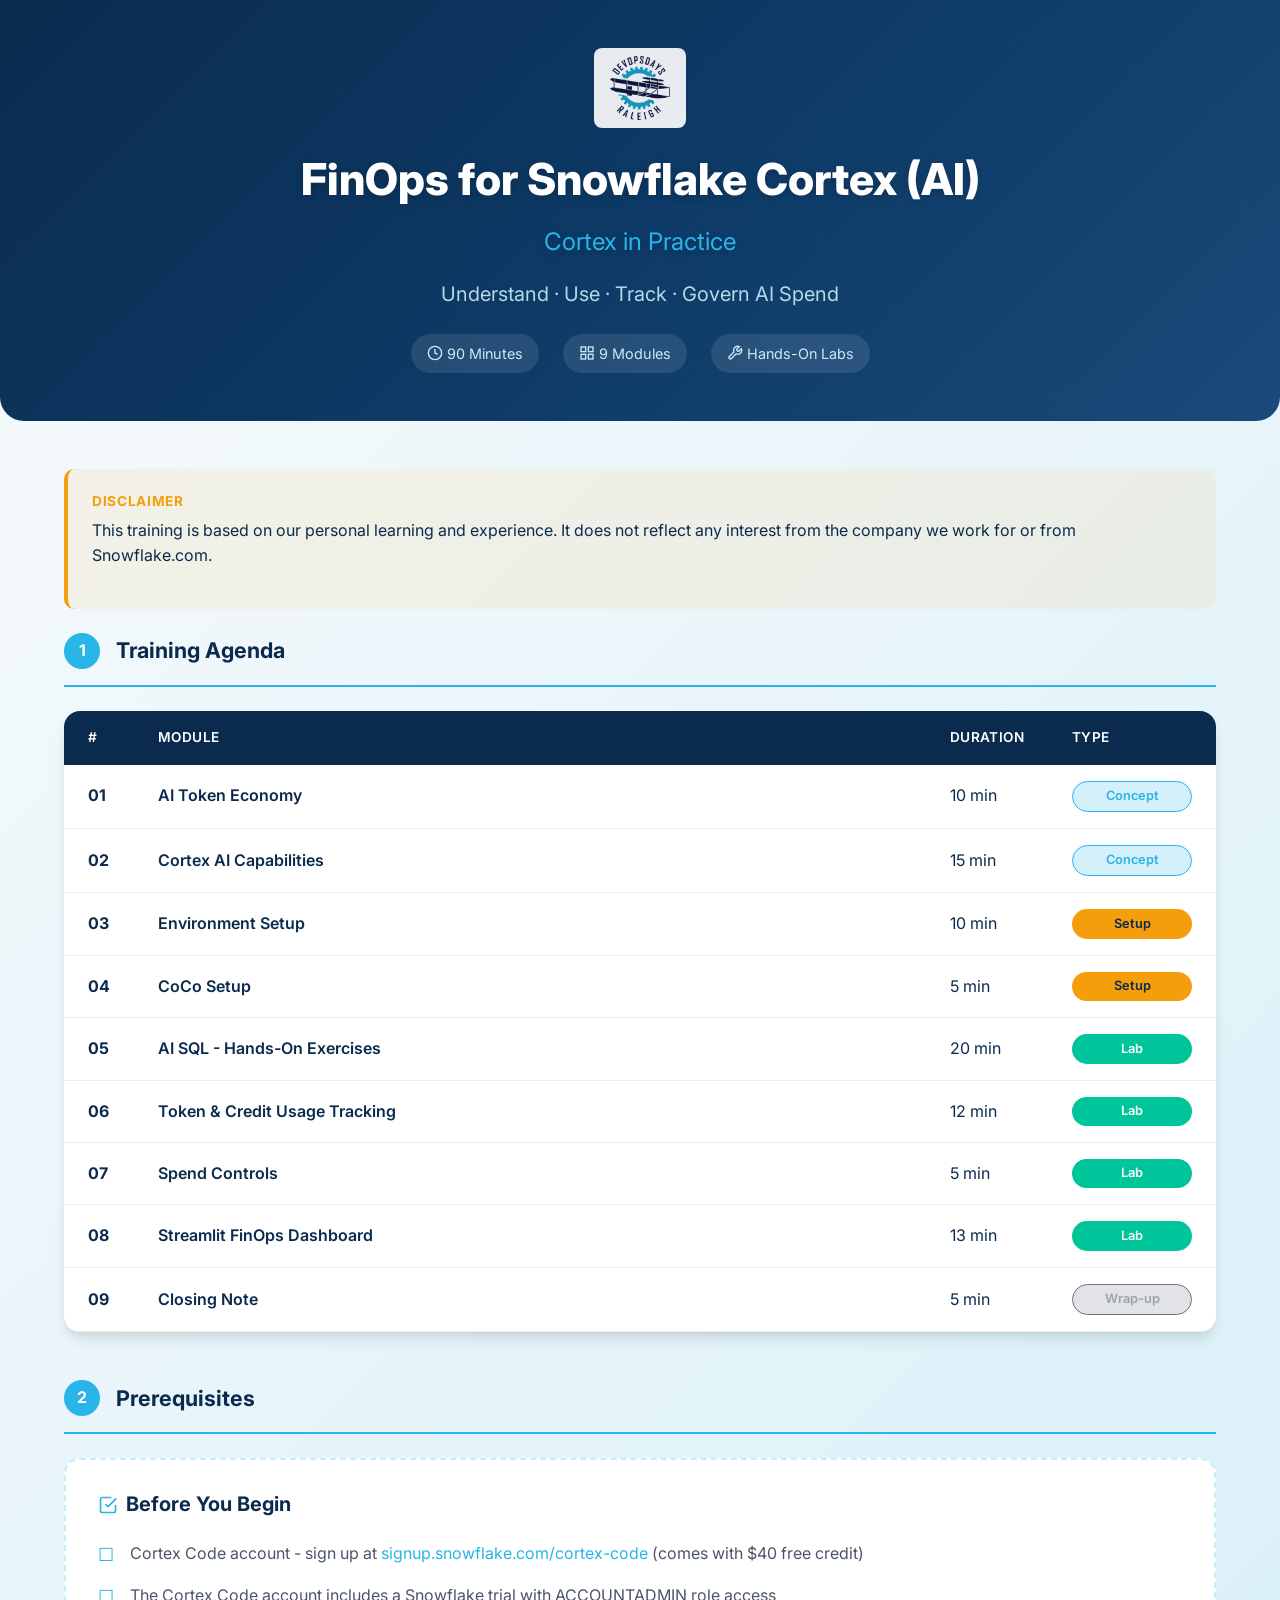
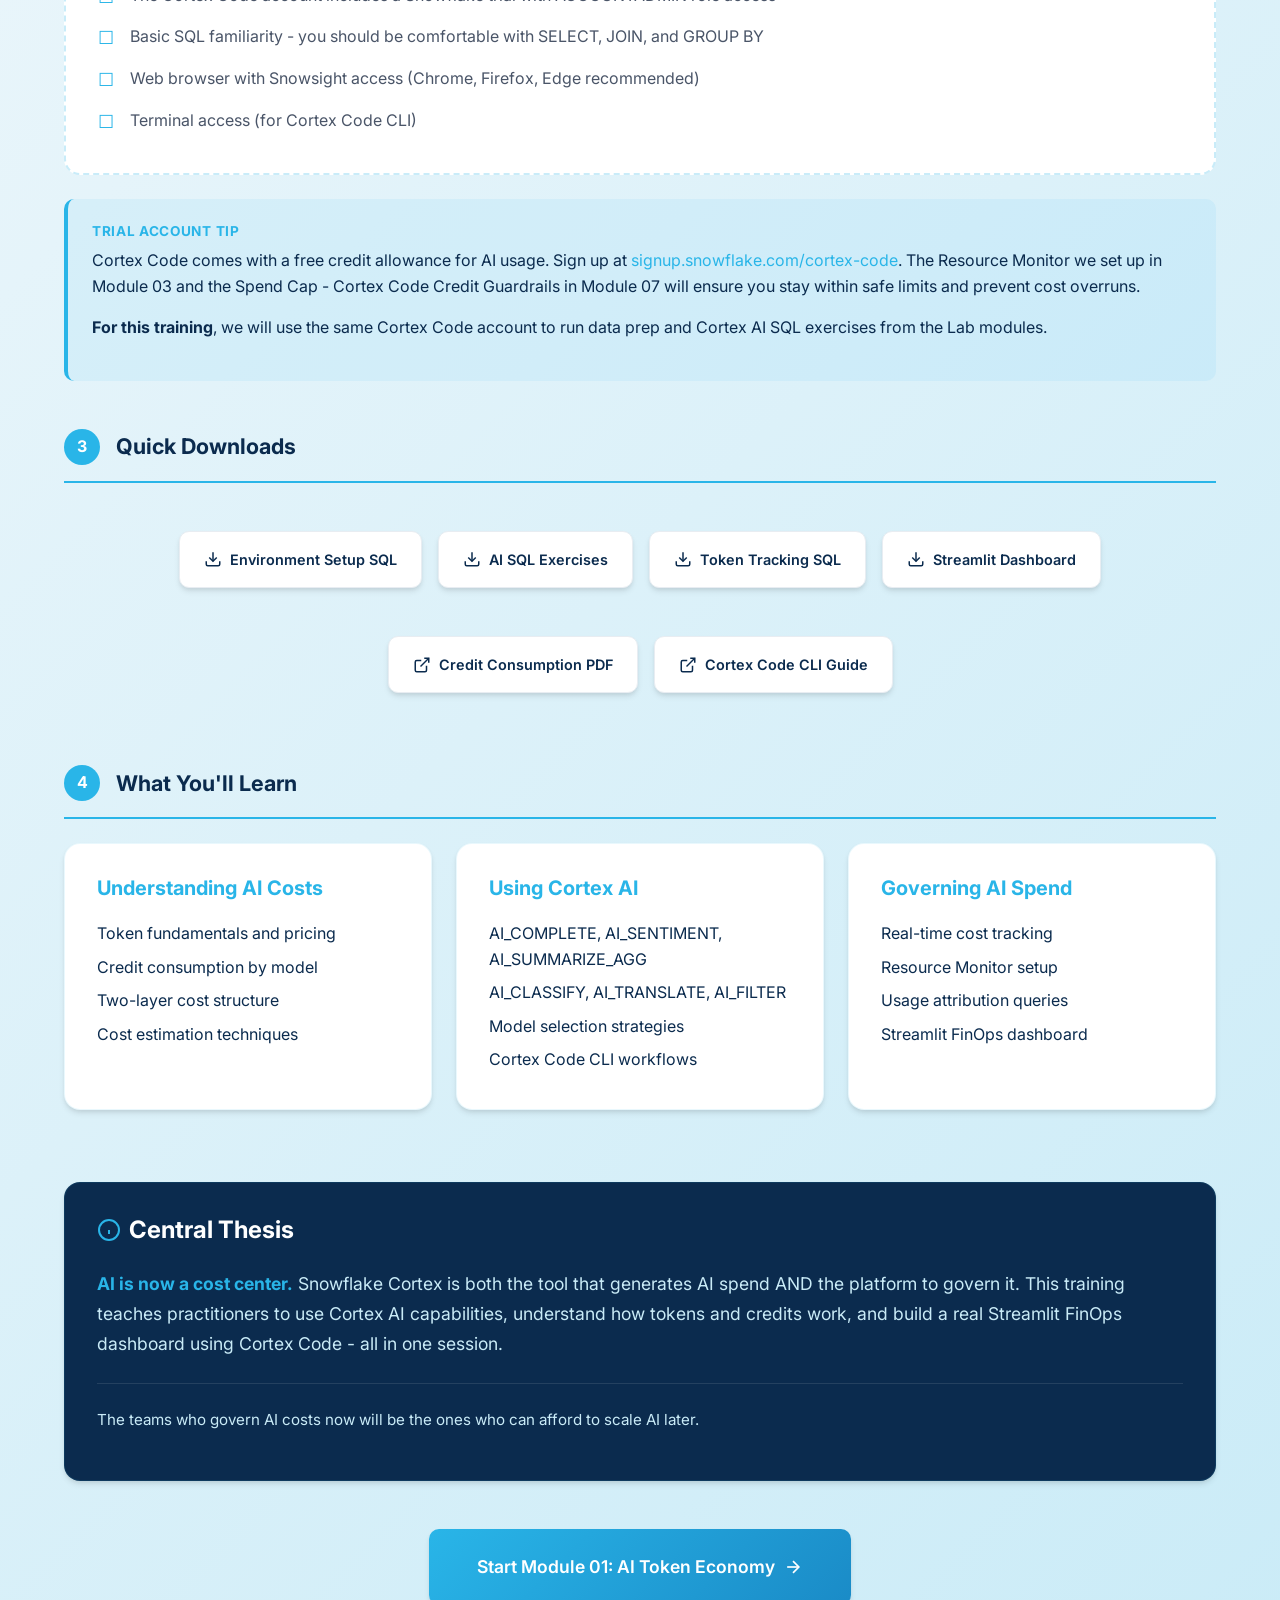
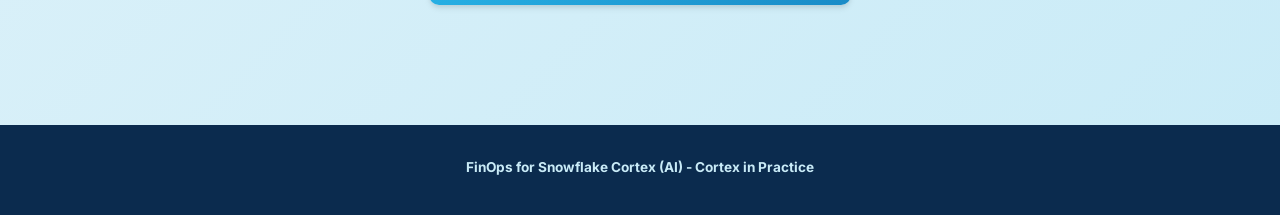
==== commit b67a7dfb: "updated presentation short-link" ====
--- a/index.html
+++ b/index.html
@@ -103,7 +103,7 @@
           </tr>
           <tr>
             <td><strong>07</strong></td>
-            <td><a href="modules/07-ai-credits-transition.html">What's New</a></td>
+            <td><a href="modules/07-ai-credits-transition.html">Spend Controls</a></td>
             <td>5 min</td>
             <td><span class="timing-badge lab">Lab</span></td>
           </tr>
